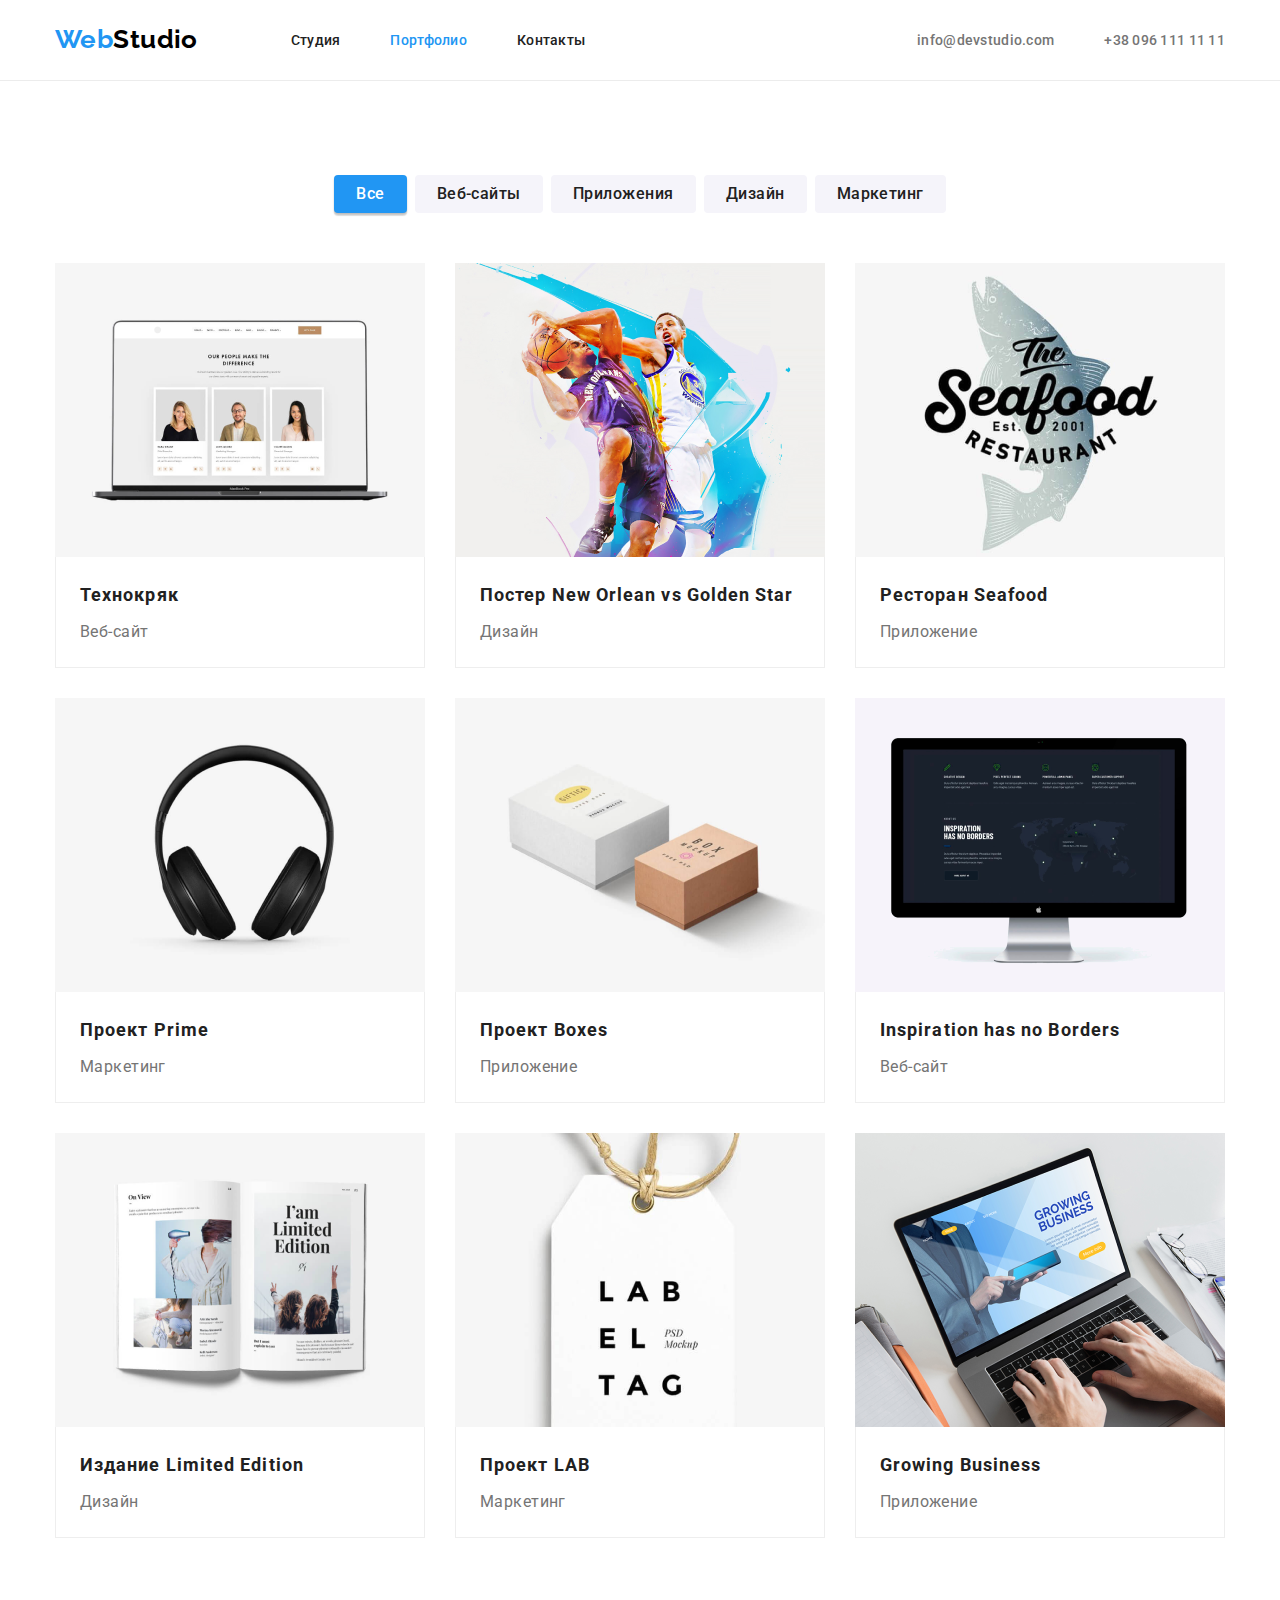
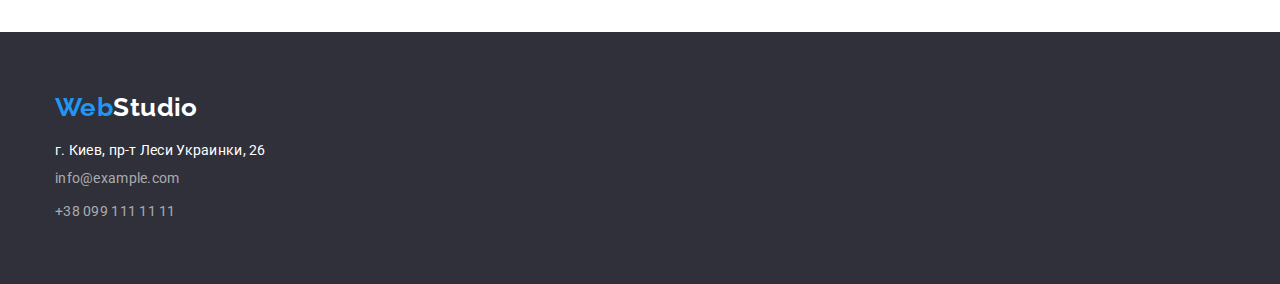
==== portfolio.html @ 4be6ad68 "Исходные данные" ====
<!DOCTYPE html>
<html lang="ru">
  <head>
    <meta charset="UTF-8" />
    <meta http-equiv="X-UA-Compatible" content="IE=edge" />
    <meta name="viewport" content="width=device-width, initial-scale=1.0" />
    <link rel="preconnect" href="https://fonts.gstatic.com" />
    <link
      href="https://fonts.googleapis.com/css2?family=Raleway:wght@700&family=Roboto:wght@400;500;700;900&display=swap"
      rel="stylesheet"
    />
    <link
      rel="stylesheet"
      href="https://cdnjs.cloudflare.com/ajax/libs/modern-normalize/1.0.0/modern-normalize.min.css"
    />
    <link rel="stylesheet" href="./css/styles.css" />
    <title>WebStudio - Портфолио</title>
  </head>
  <body>
    <header class="header-page">
      <div class="header-box container">
        <!-- Навигация по сайту -->
        <nav>
          <div class="nav-box">
            <a href="./" class="logo-link"><span>Web</span>Studio</a>
            <ul class="nav-list list">
              <li class="item">
                <a class="link" href="./">Студия</a>
              </li>
              <li class="item">
                <a class="link active" href="./portfolio.html">Портфолио</a>
              </li>
              <li class="item">
                <a class="link" href="#contact">Контакты</a>
              </li>
            </ul>
          </div>
        </nav>
        <!-- список контактов -->
        <ul class="contact-list list">
          <li class="item">
            <a class="link" href="mailto:info@devstudio.com"
              >info@devstudio.com</a
            >
          </li>
          <li class="item">
            <a class="link tel-link" href="tel:+380961111111"
              >+38 096 111 11 11</a
            >
          </li>
        </ul>
      </div>
    </header>
    <main>
      <section class="portfolio-box">
        <div class="container">
          <h1 class="hidden-title">Портфолио</h1>
          <ul class="filters-list list">
            <li class="btn-item">
              <button class="btn filters-btn active" type="button" autofocus>
                Все
              </button>
            </li>
            <li class="btn-item">
              <button class="btn filters-btn" type="button">Веб-сайты</button>
            </li>
            <li class="btn-item">
              <button class="btn filters-btn" type="button">Приложения</button>
            </li>
            <li class="btn-item">
              <button class="btn filters-btn" type="button">Дизайн</button>
            </li>
            <li class="btn-item">
              <button class="btn filters-btn" type="button">Маркетинг</button>
            </li>
          </ul>
          <ul class="project-list list">
            <li class="project-card">
              <div class="card-thumb">
                <img src="./images/img1.png" alt="дизайн сайта" />
              </div>
              <div class="project-card-content">
                <h2 class="title">Технокряк</h2>
                <p class="text">Веб-сайт</p>
              </div>
            </li>
            <li class="project-card">
              <div class="card-thumb">
                <img src="./images/img2.png" alt="дизайн постера" />
              </div>
              <div class="project-card-content">
                <h2 class="title">Постер New Orlean vs Golden Star</h2>
                <p class="text">Дизайн</p>
              </div>
            </li>
            <li class="project-card">
              <div class="card-thumb">
                <img
                  src="./images/img3.png"
                  alt="Приложение для ресторана"
                  width="370"
                />
              </div>
              <div class="project-card-content">
                <h2 class="title">Ресторан Seafood</h2>
                <p class="text">Приложение</p>
              </div>
            </li>
            <li class="project-card">
              <div class="card-thumb">
                <img src="./images/img4.png" alt="наушники" />
              </div>
              <div class="project-card-content">
                <h2 class="title">Проект Prime</h2>
                <p class="text">Маркетинг</p>
              </div>
            </li>
            <li class="project-card">
              <div class="card-thumb">
                <img
                  src="./images/img5.png"
                  alt="две картонные коробки"
                  width="370"
                />
              </div>
              <div class="project-card-content">
                <h2 class="title">Проект Boxes</h2>
                <p class="text">Приложение</p>
              </div>
            </li>
            <li class="project-card">
              <div class="card-thumb">
                <img src="./images/img6.png" alt="монитор" />
              </div>
              <div class="project-card-content">
                <h2 class="title">Inspiration has no Borders</h2>
                <p class="text">Веб-сайт</p>
              </div>
            </li>
            <li class="project-card">
              <div class="card-thumb">
                <img src="./images/img7.png" alt="открытый журнал" />
              </div>
              <div class="project-card-content">
                <h2 class="title">Издание Limited Edition</h2>
                <p class="text">Дизайн</p>
              </div>
            </li>
            <li class="project-card">
              <div class="card-thumb">
                <img src="./images/img8.png" alt="бирка" />
              </div>
              <div class="project-card-content">
                <h2 class="title">Проект LAB</h2>
                <p class="text">Маркетинг</p>
              </div>
            </li>
            <li class="project-card">
              <div class="card-thumb">
                <img src="./images/img9.png" alt="ноутбук" />
              </div>
              <div class="project-card-content">
                <h2 class="title">Growing Business</h2>
                <p class="text">Приложение</p>
              </div>
            </li>
          </ul>
        </div>
      </section>
    </main>
    <footer class="footer-page" id="contact">
      <div class="footer-box container">
        <a href="./" class="logo-link"><span>Web</span>Studio</a>
        <!-- список контактов (подвал) -->
        <address>
          <!-- Ссылка на гуглкарту -->
          <ul class="list address-list">
            <li class="item">
              <a
                class="address-link link"
                href="https://goo.gl/maps/zS1xnshHH64RWqHC6"
                target="_blank"
                >г. Киев, пр-т Леси Украинки, 26</a
              >
            </li>
            <li class="item">
              <a class="link footer-link" href="mailto:">info@example.com</a>
            </li>
            <li class="item">
              <a class="link footer-link" href="tel:+380991111111"
                >+38 099 111 11 11</a
              >
            </li>
          </ul>
        </address>
      </div>
    </footer>
  </body>
</html>
---- css/styles.css ----
/*  палитра цветов и переменные */
:root {
  --font-family-site: "Roboto", sans-serif;
  --font-weight-regular: 400;
  --font-weight-medium: 500;
  --font-weight-bold: 700;
  --font-weight-black: 900;

  --text-color: #212121;
  --text-color-transparent: rgba(255, 255, 255, 0.6);
  --text-light-color: #ffffff;
  --text-muted-color: #757575;

  --accent-color: #2196f3;

  --background-prime-color: #ffffff;
  --background-secondary-color: #2f303a;
  --backgrount-third-color: #f5f4fa;

  --project-card-border: 1px solid #eee;

  /* интервал между элементами в сетках */
  --gap: 30px;
  --features-card-gap: var(--gap);
  --doing-card-gap: var(--gap);
  --team-card-gap: var(--gap);
  --project-card-gap: var(--gap);

  --card-team-shawow: 0px 1px 3px rgba(0, 0, 0, 0.12),
    0px 1px 1px rgba(0, 0, 0, 0.14), 0px 2px 1px rgba(0, 0, 0, 0.2);
}

/* Исходные параметры для всего контента */
body {
  font-family: var(--font-family-site);
  font-size: 14px;
  line-height: 1.143;
  letter-spacing: 0.03em;
  font-weight: var(--font-weight-regular);
  color: var(--text-color);
}

/* ссылки на страничках */
.link {
  text-decoration: none;
  letter-spacing: 0.02em;
}

/* кнопки на страничках */
.btn {
  font-family: var(--font-family-site);
  border: 0;
  color: var(--text-color);
  background-color: var(--backgrount-third-color);
  border-radius: 4px;
  letter-spacing: 0.03em;
}

/*кнопка - активная, при наведении курсора, фокусе */
.btn.active,
.btn:hover,
.btn:focus {
  cursor: pointer;
  outline: none;
  color: var(--text-light-color);
  background-color: var(--accent-color);
  box-shadow: 0px 3px 1px rgba(0, 0, 0, 0.1), 0px 1px 2px rgba(0, 0, 0, 0.08),
    0px 2px 2px rgba(0, 0, 0, 0.12);
}

/* заголовки */
.title {
  margin-top: 0;
  margin-bottom: 0;
}

/* скрытые заголовки сайта */
/* ! временный костыль */
.hidden-title {
  display: none;
}

/* общий стиль для параграфов */
.text {
  margin-top: 0;
  margin-bottom: 0;
}

/* общий стиль списков в шапке и секциях сайта */
.list {
  margin-top: 0;
  margin-bottom: 0;
  padding-left: 0;
  list-style-type: none;
}

/* логотип */
.logo-link {
  --logo-dark-color: #000000;
  --logo-light-color: #ffffff;
  --logo-accent-color: var(--accent-color);
  padding-top: 24px;
  padding-bottom: 25px;
  font-family: "Raleway", sans-serif;
  font-weight: var(--font-weight-bold);
  font-size: 26px;
  text-decoration: none;
  line-height: 1.174;
  color: var(--logo-dark-color);
}

/* стилизация первого слова в логотипе */
.logo-link > span {
  color: var(--logo-accent-color);
}

/* общий контейнер для всех разделов и секций */
.container {
  width: 1200px;
  margin: 0 auto;
  padding: 0 15px;
}

/* header */
.header-page {
  border-bottom: 1px solid #ececec;
}

/* контейнер для содержимого шапки */
.header-box {
  display: flex;
}

/* навигация - контейнер*/
.nav-box {
  display: flex;
}

/* список навигационных ссылок */
.nav-list {
  margin-left: 93px;
  display: flex;
}

/* ссылки навигации по сайту */
.nav-list .link,
.contact-list .link {
  margin-left: auto;
  padding: 32px 0;
  display: flex;
  font-weight: var(--font-weight-medium);
  color: var(--text-color);
}

/* список ссылок с контактами */
.contact-list {
  margin-left: auto;
  display: flex;
}

/* ссылки контактов в шапке */
.contact-list .link {
  color: var(--text-muted-color);
}

/* расстояние между ссылками в шапке */
.nav-list .item:not(:first-child),
.contact-list .item:not(:first-child) {
  margin-left: 50px;
}

/* убрал нижний зазор во всех сприсках с картинками */
.card-thumb > img {
  max-width: 100%;
  height: auto;
  display: block;
  /* 
  будет сдвигать картинку в ценрт, если 
  она окажется меньше ширины карточки 
  */
  margin: auto;
}

/* footer */
.footer-page {
  padding-top: 60px;
  padding-bottom: 60px;
  background-color: var(--background-secondary-color);
}

/* стилизация логотипа в подвале */
.footer-box .logo-link {
  padding-top: 0;
  padding-bottom: 0;
  color: var(--logo-light-color);
}

/* адресный список ссылок*/
.address-list {
  margin-top: 20px;
  font-style: normal;
}

/* отступы между элементами списка ссылок*/
.address-list .item:not(:first-child) {
  margin-top: 9px;
}

/* оформление ссылок в футере */
.footer-link {
  line-height: 1.714;
  color: var(--text-color-transparent);
}

/* цвет строки-ссылки с почтовым адресом */
.address-link {
  color: var(--text-light-color);
}

/* 
акцент при 
наведении/фокусе на ссылке 
а также 
активная ссылка странички 
*/
.link:hover,
.link:focus,
.link.active {
  color: var(--accent-color);
}

/* index.html */
/* герой */
.hero-box {
  padding: 200px 0;
  background-color: var(--background-secondary-color);
}

/* заголовок секции hero */
.hero-box .title {
  margin-bottom: 30px;
  font-weight: var(--font-weight-black);
  font-size: 44px;
  line-height: 1.364;
  letter-spacing: 0.06em;
  text-align: center;
  text-transform: uppercase;
  color: var(--text-light-color);
}

/* кнопка перехода к заказу в секции hero */
.hero-btn {
  margin: 0 auto;
  padding: 10px 32px;
  display: block;
  font-weight: var(--font-weight-bold);
  font-size: 16px;
  line-height: 1.875;
  letter-spacing: 0.06em;
}

/* секция особенности */
.features-box {
  padding: 94px 0;
}

/* список особенностей */
.features-list {
  display: flex;
  flex-wrap: wrap;
  margin-left: calc(-1 * var(--features-card-gap));
}

.features-list > .item {
  display: flex;
  margin-left: var(--features-card-gap);
  flex-basis: calc(100% / 4 - var(--features-card-gap));
}

/* заголовки в списках особенностей */
.features-list .title {
  margin-bottom: 10px;
  text-transform: uppercase;
  font-size: 14px;
  line-height: 1.172;
  font-weight: var(--font-weight-bold);
}

/* параграфы в списках особенностей */
.features-list .text {
  margin-bottom: 0;
  line-height: 1.714;
  color: var(--text-muted-color);
}

/* Секция Чем мы занимаемся */
.doing-box {
  padding: 0 0 94px;
}

/* заголовок секции */
.doing-box .title {
  margin-bottom: 50px;
  text-align: center;
  font-weight: var(--font-weight-bold);
  font-size: 36px;
  line-height: 1.17;
}

/* фото примеров */
.doing-list {
  display: flex;
  flex-wrap: wrap;
  margin-left: calc(-1 * var(--doing-card-gap));
}

.doing-list > .item {
  flex-basis: calc(100% / 3 - var(--doing-card-gap));
  margin-left: var(--doing-card-gap);
}

/* Секция наша команда */
.team-box {
  padding: 94px 0;
  background-color: var(--backgrount-third-color);
}

/* заголовок секции наша команда */
.team-box .title {
  margin-bottom: 50px;
  text-align: center;
  font-weight: var(--font-weight-bold);
  font-size: 36px;
  line-height: 1.172;
}

/* список карточек сотрудников */
.team-list {
  display: flex;
  flex-wrap: wrap;
  margin-left: calc(-1 * var(--team-card-gap));
}

/* карточка сотрудника команды */
.team-card {
  margin-left: var(--team-card-gap);
  flex-basis: calc(100% / 4 - var(--team-card-gap));
  background-color: var(--background-prime-color);
  box-shadow: var(--card-team-shawow);
  border-bottom-left-radius: 4px;
  border-bottom-right-radius: 4px;
}

/* описание сотрудника команды*/
.team-card-content {
  padding: 30px;
}

/* фамилия, имя сотрудника */
.team-card .title {
  margin-bottom: 10px;
  text-align: center;
  font-weight: var(--font-weight-medium);
  font-size: 16px;
  line-height: 1.188;
}

/* должность стотрудинка */
.team-card .text {
  text-align: center;
  font-size: 16px;
  line-height: 1.188;
  color: var(--text-muted-color);
}

/* portfolio.html */
.portfolio-box {
  padding: 94px 0;
}

/* список кнопок-фильтров */
.filters-list {
  margin-bottom: 50px;
  display: flex;
  justify-content: center;
}

/* кнопка фильтра */
.filters-btn {
  padding: 6px 22px;
  font-size: 16px;
  font-weight: var(--font-weight-medium);
  line-height: 1.625;
}

/* интервалы между кнопками фильтра */
.btn-item:not(:first-child) {
  margin-left: 8px;
}

/* список проектов*/
.project-list {
  margin-top: calc(-1 * var(--project-card-gap));
  margin-left: calc(-1 * var(--project-card-gap));
  display: flex;
  flex-wrap: wrap;
  background-color: var(--background-prime-color);
}

/* отступы между карточками - сетка */
.project-card {
  margin-top: var(--project-card-gap);
  margin-left: var(--project-card-gap);
  flex-basis: calc(100% / 3 - var(--project-card-gap));
}

/* блок с описание проекта */
.project-card-content {
  padding: 20px 24px;
  border-left: var(--project-card-border);
  border-right: var(--project-card-border);
  border-bottom: var(--project-card-border);
}

/* заголовок проекта */
.project-card .title {
  margin-bottom: 4px;
  font-weight: var(--font-weight-bold);
  font-size: 18px;
  line-height: 2;
  letter-spacing: 0.06em;
}

/* описание проекта */
.project-card .text {
  font-size: 16px;
  line-height: 1.875;
  color: var(--text-muted-color);
}
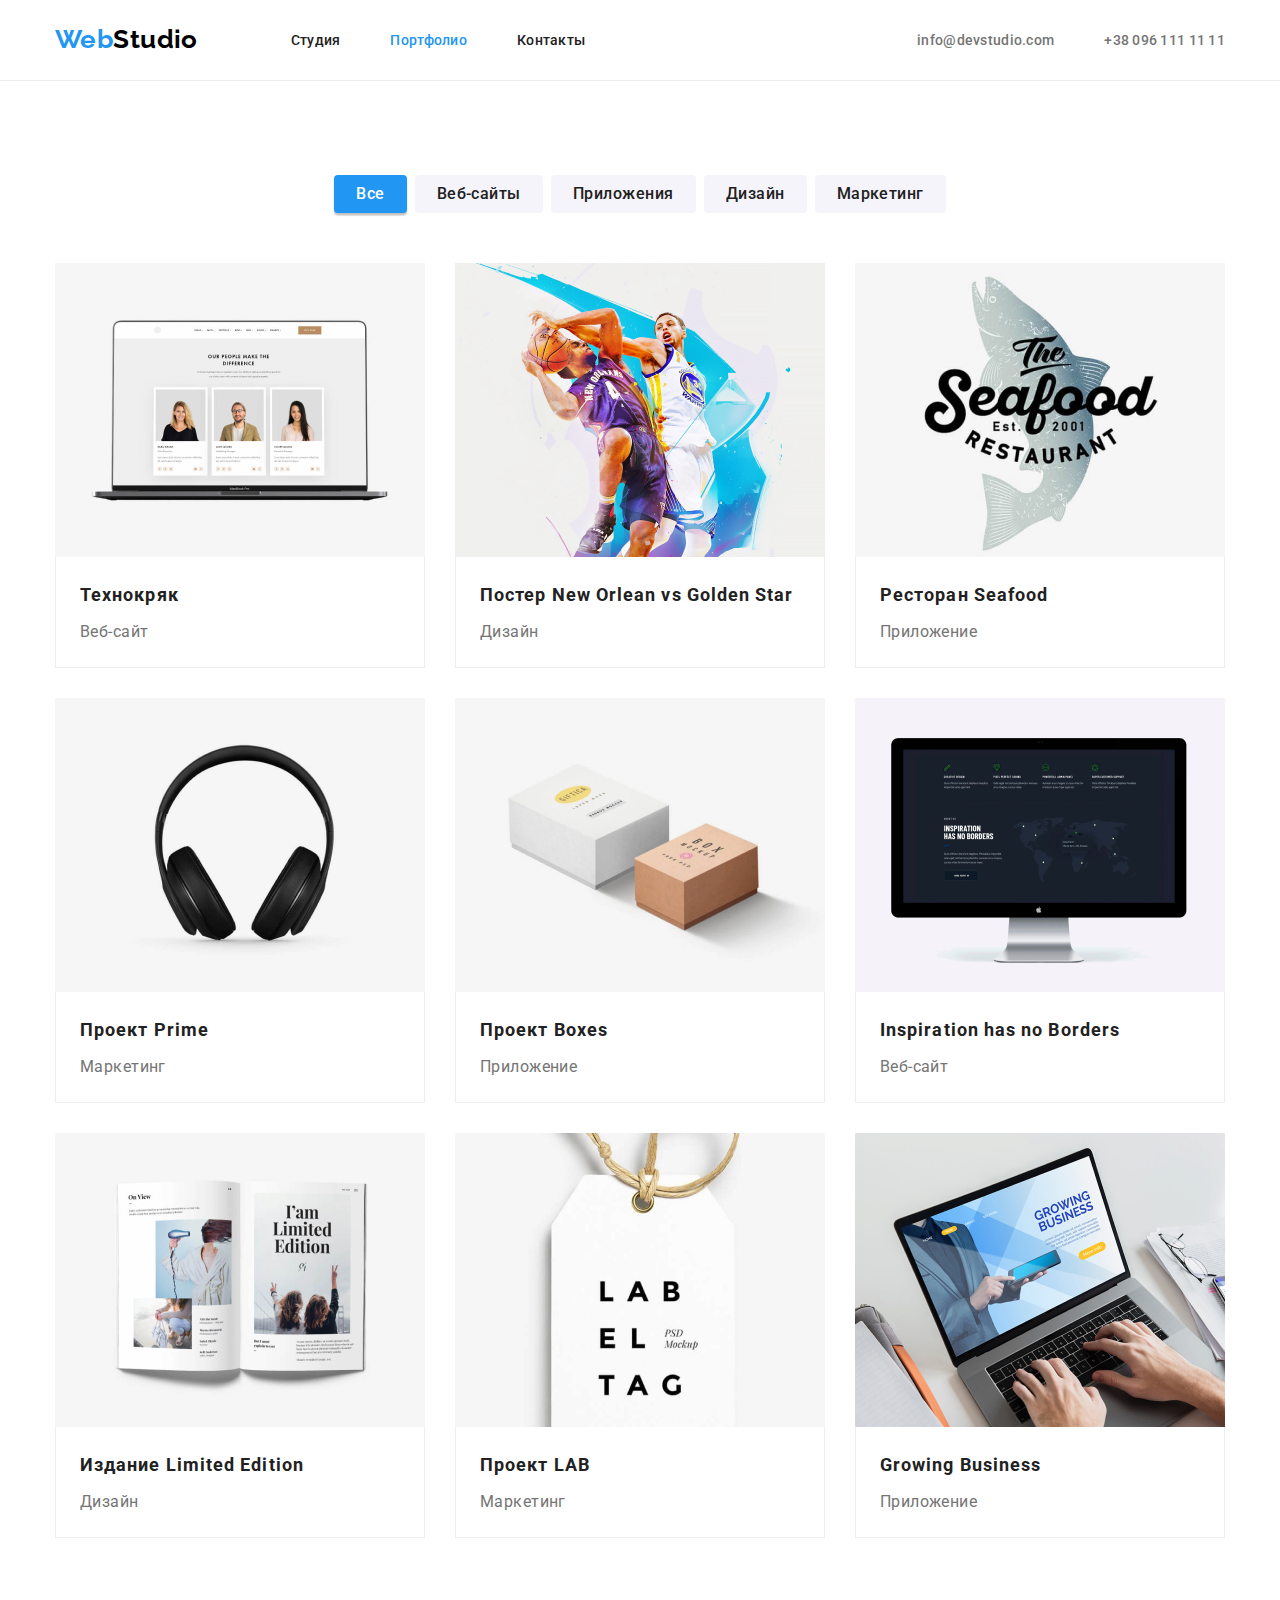
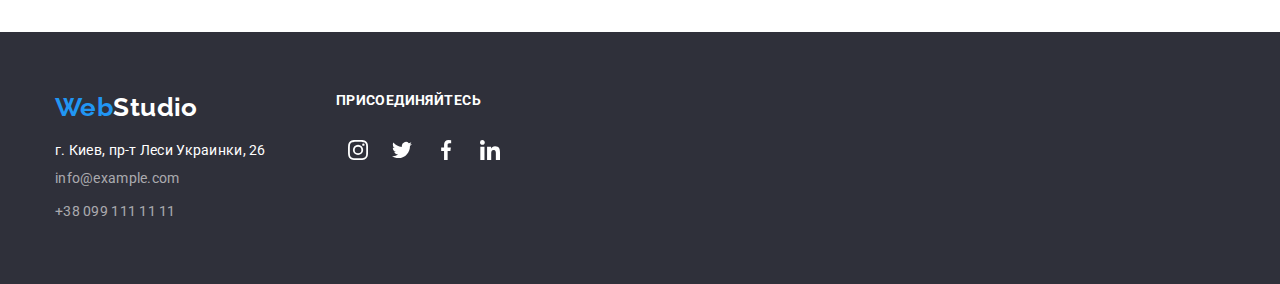
==== commit d2a64f3e: "разметка по ТЗ" ====
--- a/portfolio.html
+++ b/portfolio.html
@@ -52,7 +52,7 @@
       </div>
     </header>
     <main>
-      <section class="portfolio-box">
+      <section class="section portfolio-box">
         <div class="container">
           <h1 class="hidden-title">Портфолио</h1>
           <ul class="filters-list list">
@@ -77,7 +77,7 @@
           <ul class="project-list list">
             <li class="project-card">
               <div class="card-thumb">
-                <img src="./images/img1.png" alt="дизайн сайта" />
+                <img src="./images/proj1.jpg" alt="дизайн сайта" />
               </div>
               <div class="project-card-content">
                 <h2 class="title">Технокряк</h2>
@@ -86,7 +86,7 @@
             </li>
             <li class="project-card">
               <div class="card-thumb">
-                <img src="./images/img2.png" alt="дизайн постера" />
+                <img src="./images/proj2.jpg" alt="дизайн постера" />
               </div>
               <div class="project-card-content">
                 <h2 class="title">Постер New Orlean vs Golden Star</h2>
@@ -96,7 +96,7 @@
             <li class="project-card">
               <div class="card-thumb">
                 <img
-                  src="./images/img3.png"
+                  src="./images/proj3.jpg"
                   alt="Приложение для ресторана"
                   width="370"
                 />
@@ -108,7 +108,7 @@
             </li>
             <li class="project-card">
               <div class="card-thumb">
-                <img src="./images/img4.png" alt="наушники" />
+                <img src="./images/proj4.jpg" alt="наушники" />
               </div>
               <div class="project-card-content">
                 <h2 class="title">Проект Prime</h2>
@@ -118,7 +118,7 @@
             <li class="project-card">
               <div class="card-thumb">
                 <img
-                  src="./images/img5.png"
+                  src="./images/proj5.jpg"
                   alt="две картонные коробки"
                   width="370"
                 />
@@ -130,7 +130,7 @@
             </li>
             <li class="project-card">
               <div class="card-thumb">
-                <img src="./images/img6.png" alt="монитор" />
+                <img src="./images/proj6.jpg" alt="монитор" />
               </div>
               <div class="project-card-content">
                 <h2 class="title">Inspiration has no Borders</h2>
@@ -139,7 +139,7 @@
             </li>
             <li class="project-card">
               <div class="card-thumb">
-                <img src="./images/img7.png" alt="открытый журнал" />
+                <img src="./images/proj7.jpg" alt="открытый журнал" />
               </div>
               <div class="project-card-content">
                 <h2 class="title">Издание Limited Edition</h2>
@@ -148,7 +148,7 @@
             </li>
             <li class="project-card">
               <div class="card-thumb">
-                <img src="./images/img8.png" alt="бирка" />
+                <img src="./images/proj8.jpg" alt="бирка" />
               </div>
               <div class="project-card-content">
                 <h2 class="title">Проект LAB</h2>
@@ -157,7 +157,7 @@
             </li>
             <li class="project-card">
               <div class="card-thumb">
-                <img src="./images/img9.png" alt="ноутбук" />
+                <img src="./images/proj9.jpg" alt="ноутбук" />
               </div>
               <div class="project-card-content">
                 <h2 class="title">Growing Business</h2>
@@ -168,31 +168,68 @@
         </div>
       </section>
     </main>
-    <footer class="footer-page" id="contact">
-      <div class="footer-box container">
-        <a href="./" class="logo-link"><span>Web</span>Studio</a>
-        <!-- список контактов (подвал) -->
-        <address>
-          <!-- Ссылка на гуглкарту -->
-          <ul class="list address-list">
-            <li class="item">
-              <a
-                class="address-link link"
-                href="https://goo.gl/maps/zS1xnshHH64RWqHC6"
-                target="_blank"
-                >г. Киев, пр-т Леси Украинки, 26</a
-              >
-            </li>
-            <li class="item">
-              <a class="link footer-link" href="mailto:">info@example.com</a>
-            </li>
-            <li class="item">
-              <a class="link footer-link" href="tel:+380991111111"
-                >+38 099 111 11 11</a
-              >
+    <footer class="section footer-page" id="contact">
+      <div class="container footer-box">
+        <div class="contacts">
+          <a href="./" class="logo-link"><span>Web</span>Studio</a>
+          <!-- список контактов (подвал) -->
+          <address>
+            <!-- Ссылка на гуглкарту -->
+            <ul class="list address-list">
+              <li class="item">
+                <a
+                  class="address-link link"
+                  href="https://goo.gl/maps/zS1xnshHH64RWqHC6"
+                  target="_blank"
+                  >г. Киев, пр-т Леси Украинки, 26</a
+                >
+              </li>
+
+              <li class="item">
+                <a class="link footer-link" href="mailto:">info@example.com</a>
+              </li>
+
+              <li class="item">
+                <a class="link footer-link" href="tel:+380991111111"
+                  >+38 099 111 11 11</a
+                >
+              </li>
+            </ul>
+          </address>
+        </div>
+
+        <div class="footer-social">
+          <h3 class="title">Присоединяйтесь</h3>
+          <ul class="list team-social-list">
+            <li>
+              <a class="link social-link" href="#"
+                ><svg class="footer-social-icon" width="20" height="20">
+                  <use href="./images/sprite.svg#icon-instagram" /></svg
+              ></a>
+            </li>
+
+            <li>
+              <a class="link social-link" href="#"
+                ><svg class="footer-social-icon" width="20" height="20">
+                  <use href="./images/sprite.svg#icon-twitter" /></svg
+              ></a>
+            </li>
+
+            <li>
+              <a class="link social-link" href="#"
+                ><svg class="footer-social-icon" width="20" height="20">
+                  <use href="./images/sprite.svg#icon-facebook" /></svg
+              ></a>
+            </li>
+
+            <li>
+              <a class="link social-link" href="#"
+                ><svg class="footer-social-icon" width="20" height="20">
+                  <use href="./images/sprite.svg#icon-linkedin" /></svg
+              ></a>
             </li>
           </ul>
-        </address>
+        </div>
       </div>
     </footer>
   </body>
--- a/css/styles.css
+++ b/css/styles.css
@@ -1,5 +1,8 @@
 /*  палитра цветов и переменные */
 :root {
+  --max-width-site: 1600px;
+  --max-width-container: 1200px;
+
   --font-family-site: "Roboto", sans-serif;
   --font-weight-regular: 400;
   --font-weight-medium: 500;
@@ -13,10 +16,13 @@
 
   --accent-color: #2196f3;
 
+  --icon-color: #afb1b8;
+
   --background-prime-color: #ffffff;
   --background-secondary-color: #2f303a;
   --backgrount-third-color: #f5f4fa;
 
+  --border-radius: 4px;
   --project-card-border: 1px solid #eee;
 
   /* интервал между элементами в сетках */
@@ -42,6 +48,7 @@
 
 /* ссылки на страничках */
 .link {
+  color: inherit;
   text-decoration: none;
   letter-spacing: 0.02em;
 }
@@ -52,7 +59,7 @@
   border: 0;
   color: var(--text-color);
   background-color: var(--backgrount-third-color);
-  border-radius: 4px;
+  border-radius: var(--border-radius);
   letter-spacing: 0.03em;
 }
 
@@ -74,10 +81,20 @@
   margin-bottom: 0;
 }
 
+/* заголовок секции */
+.title-section {
+  margin-bottom: 50px;
+  text-align: center;
+  font-weight: var(--font-weight-bold);
+  font-size: 36px;
+  line-height: 1.17;
+}
+
 /* скрытые заголовки сайта */
 /* ! временный костыль */
 .hidden-title {
-  display: none;
+  font-size: 0;
+  line-height: 0;
 }
 
 /* общий стиль для параграфов */
@@ -94,11 +111,20 @@
   list-style-type: none;
 }
 
+/* ссылки на социальные сети */
+/* ссылка на социальную сеть сотрудника */
+.social-link {
+  width: 44px;
+  height: 44px;
+  display: inline-flex;
+  align-items: center;
+  justify-content: center;
+  border-radius: 50%;
+}
+
 /* логотип */
 .logo-link {
-  --logo-dark-color: #000000;
-  --logo-light-color: #ffffff;
-  --logo-accent-color: var(--accent-color);
+  margin-right: 93px;
   padding-top: 24px;
   padding-bottom: 25px;
   font-family: "Raleway", sans-serif;
@@ -106,6 +132,9 @@
   font-size: 26px;
   text-decoration: none;
   line-height: 1.174;
+  --logo-dark-color: #000000;
+  --logo-light-color: #ffffff;
+  --logo-accent-color: var(--accent-color);
   color: var(--logo-dark-color);
 }
 
@@ -116,9 +145,16 @@
 
 /* общий контейнер для всех разделов и секций */
 .container {
-  width: 1200px;
+  max-width: var(--max-width-container);
   margin: 0 auto;
   padding: 0 15px;
+}
+
+/* секции */
+.section {
+  max-width: var(--max-width-site);
+  padding: 94px 0;
+  margin: 0 auto;
 }
 
 /* header */
@@ -138,7 +174,6 @@
 
 /* список навигационных ссылок */
 .nav-list {
-  margin-left: 93px;
   display: flex;
 }
 
@@ -149,7 +184,6 @@
   padding: 32px 0;
   display: flex;
   font-weight: var(--font-weight-medium);
-  color: var(--text-color);
 }
 
 /* список ссылок с контактами */
@@ -160,13 +194,21 @@
 
 /* ссылки контактов в шапке */
 .contact-list .link {
+  display: inline-flex;
+  align-items: center;
   color: var(--text-muted-color);
 }
 
 /* расстояние между ссылками в шапке */
-.nav-list .item:not(:first-child),
-.contact-list .item:not(:first-child) {
-  margin-left: 50px;
+.nav-list .item:not(:last-child),
+.contact-list .item:not(:last-child) {
+  margin-right: 50px;
+}
+
+/* декорация перед контактными ссылками */
+.icon {
+  margin-right: 10px;
+  fill: currentColor;
 }
 
 /* убрал нижний зазор во всех сприсках с картинками */
@@ -188,8 +230,15 @@
   background-color: var(--background-secondary-color);
 }
 
+.footer-box {
+  display: flex;
+  color: var(--text-light-color);
+}
+
 /* стилизация логотипа в подвале */
 .footer-box .logo-link {
+  display: block;
+  margin-bottom: 20px;
   padding-top: 0;
   padding-bottom: 0;
   color: var(--logo-light-color);
@@ -197,13 +246,13 @@
 
 /* адресный список ссылок*/
 .address-list {
-  margin-top: 20px;
   font-style: normal;
+  margin-right: 70px;
 }
 
 /* отступы между элементами списка ссылок*/
-.address-list .item:not(:first-child) {
-  margin-top: 9px;
+.address-list .item:not(:last-child) {
+  margin-bottom: 9px;
 }
 
 /* оформление ссылок в футере */
@@ -214,7 +263,7 @@
 
 /* цвет строки-ссылки с почтовым адресом */
 .address-link {
-  color: var(--text-light-color);
+  color: inherit;
 }
 
 /* 
@@ -229,6 +278,41 @@
   color: var(--accent-color);
 }
 
+.social-link:hover,
+.social-link:focus {
+  color: var(--text-light-color);
+  background-color: var(--accent-color);
+}
+
+/* заголовок списка соц. сетей */
+.footer-social .title {
+  margin-bottom: 20px;
+  font-size: 14px;
+  line-height: 1.143;
+  font-weight: var(--font-weight-bold);
+  text-transform: uppercase;
+}
+
+/* список социальных ссылок в footer */
+.footer-social-list {
+  display: flex;
+}
+
+.social-list-item:not(:last-child) {
+  margin-right: 10px;
+}
+
+/* соц.ссылка в футере */
+.footer-social-link {
+  color: inherit;
+  background-color: rgba(255, 255, 255, 0.1);
+}
+
+/* иконка соц.сети в футере */
+.footer-social-icon {
+  fill: currentColor;
+}
+
 /* index.html */
 /* герой */
 .hero-box {
@@ -236,9 +320,18 @@
   background-color: var(--background-secondary-color);
 }
 
+.overlay {
+  background-image: linear-gradient(
+      rgba(47, 48, 58, 0.4),
+      rgba(47, 48, 58, 0.4)
+    ),
+    url("../images/img.jpg");
+}
+
 /* заголовок секции hero */
 .hero-box .title {
-  margin-bottom: 30px;
+  max-width: 696px;
+  margin: 0 auto 30px;
   font-weight: var(--font-weight-black);
   font-size: 44px;
   line-height: 1.364;
@@ -267,15 +360,44 @@
 /* список особенностей */
 .features-list {
   display: flex;
-  flex-wrap: wrap;
-  margin-left: calc(-1 * var(--features-card-gap));
-}
-
+  margin-right: calc(-1 * var(--features-card-gap));
+}
+
+/* сетка особенностей */
 .features-list > .item {
-  display: flex;
-  margin-left: var(--features-card-gap);
+  margin-right: var(--features-card-gap);
   flex-basis: calc(100% / 4 - var(--features-card-gap));
 }
+
+/* декорация над элементом особенностей */
+.features-icon-box {
+  padding: 25px 0;
+  margin-bottom: var(--gap);
+  border-radius: var(--border-radius);
+  background-color: var(--backgrount-third-color);
+}
+
+.icon-features {
+  margin: 0 auto;
+  display: block;
+}
+
+/* задаем каждой особенности свою декорацию */
+/* .features-list > .item:nth-child(1)::before {
+  background-image: url("../images/antenna.svg");
+}
+
+.features-list > .item:nth-child(2)::before {
+  background-image: url("../images/clock.svg");
+}
+
+.features-list > .item:nth-child(3)::before {
+  background-image: url("../images/diagram.svg");
+}
+
+.features-list > .item:nth-child(4)::before {
+  background-image: url("../images/astronaut.svg");
+} */
 
 /* заголовки в списках особенностей */
 .features-list .title {
@@ -298,52 +420,33 @@
   padding: 0 0 94px;
 }
 
-/* заголовок секции */
-.doing-box .title {
-  margin-bottom: 50px;
-  text-align: center;
-  font-weight: var(--font-weight-bold);
-  font-size: 36px;
-  line-height: 1.17;
-}
-
 /* фото примеров */
 .doing-list {
   display: flex;
   flex-wrap: wrap;
-  margin-left: calc(-1 * var(--doing-card-gap));
+  margin-right: calc(-1 * var(--doing-card-gap));
 }
 
 .doing-list > .item {
   flex-basis: calc(100% / 3 - var(--doing-card-gap));
-  margin-left: var(--doing-card-gap);
+  margin-right: var(--doing-card-gap);
 }
 
 /* Секция наша команда */
 .team-box {
-  padding: 94px 0;
   background-color: var(--backgrount-third-color);
-}
-
-/* заголовок секции наша команда */
-.team-box .title {
-  margin-bottom: 50px;
-  text-align: center;
-  font-weight: var(--font-weight-bold);
-  font-size: 36px;
-  line-height: 1.172;
 }
 
 /* список карточек сотрудников */
 .team-list {
   display: flex;
   flex-wrap: wrap;
-  margin-left: calc(-1 * var(--team-card-gap));
+  margin-right: calc(-1 * var(--team-card-gap));
 }
 
 /* карточка сотрудника команды */
 .team-card {
-  margin-left: var(--team-card-gap);
+  margin-right: var(--team-card-gap);
   flex-basis: calc(100% / 4 - var(--team-card-gap));
   background-color: var(--background-prime-color);
   box-shadow: var(--card-team-shawow);
@@ -353,7 +456,7 @@
 
 /* описание сотрудника команды*/
 .team-card-content {
-  padding: 30px;
+  padding: 30px 32px;
 }
 
 /* фамилия, имя сотрудника */
@@ -365,12 +468,65 @@
   line-height: 1.188;
 }
 
-/* должность стотрудинка */
+/* должность сотрудинка */
 .team-card .text {
+  margin-bottom: 16px;
   text-align: center;
   font-size: 16px;
   line-height: 1.188;
   color: var(--text-muted-color);
+}
+
+/* список ссылок на соц.сети сотрудника */
+.team-social-list {
+  display: flex;
+  justify-content: space-between;
+}
+
+/* ссылка на социальную сеть сотрудника */
+.team-social-link {
+  color: var(--icon-color);
+}
+
+/* иконка социальной сети сотрудника*/
+.social-icon-team {
+  fill: currentColor;
+}
+
+/* секция наши клиенты */
+
+/* список клиентов */
+.clients-list {
+  display: flex;
+  margin-right: calc(-1 * var(--gap));
+}
+
+/* сетка для клиентов */
+.clients-list > .item {
+  flex-basis: calc(100% / 6 - var(--gap));
+  margin-right: var(--gap);
+}
+
+/* ссылка на клиента */
+.client-link {
+  display: block;
+  padding: 16px 0;
+  color: var(--icon-color);
+  border-radius: var(--border-radius);
+  border: 1px solid var(--icon-color);
+}
+
+/* иконка логотипа клиента */
+.icon-client {
+  margin: 0 auto;
+  display: block;
+  fill: currentColor;
+}
+
+/* изменения при наведении и фокусе рамки */
+.client-link:hover,
+.client-link:focus {
+  border: 1px solid var(--accent-color);
 }
 
 /* portfolio.html */
@@ -394,14 +550,14 @@
 }
 
 /* интервалы между кнопками фильтра */
-.btn-item:not(:first-child) {
-  margin-left: 8px;
+.btn-item:not(:last-child) {
+  margin-right: 8px;
 }
 
 /* список проектов*/
 .project-list {
-  margin-top: calc(-1 * var(--project-card-gap));
-  margin-left: calc(-1 * var(--project-card-gap));
+  margin-bottom: calc(-1 * var(--project-card-gap));
+  margin-right: calc(-1 * var(--project-card-gap));
   display: flex;
   flex-wrap: wrap;
   background-color: var(--background-prime-color);
@@ -409,8 +565,8 @@
 
 /* отступы между карточками - сетка */
 .project-card {
-  margin-top: var(--project-card-gap);
-  margin-left: var(--project-card-gap);
+  margin-bottom: var(--project-card-gap);
+  margin-right: var(--project-card-gap);
   flex-basis: calc(100% / 3 - var(--project-card-gap));
 }
 
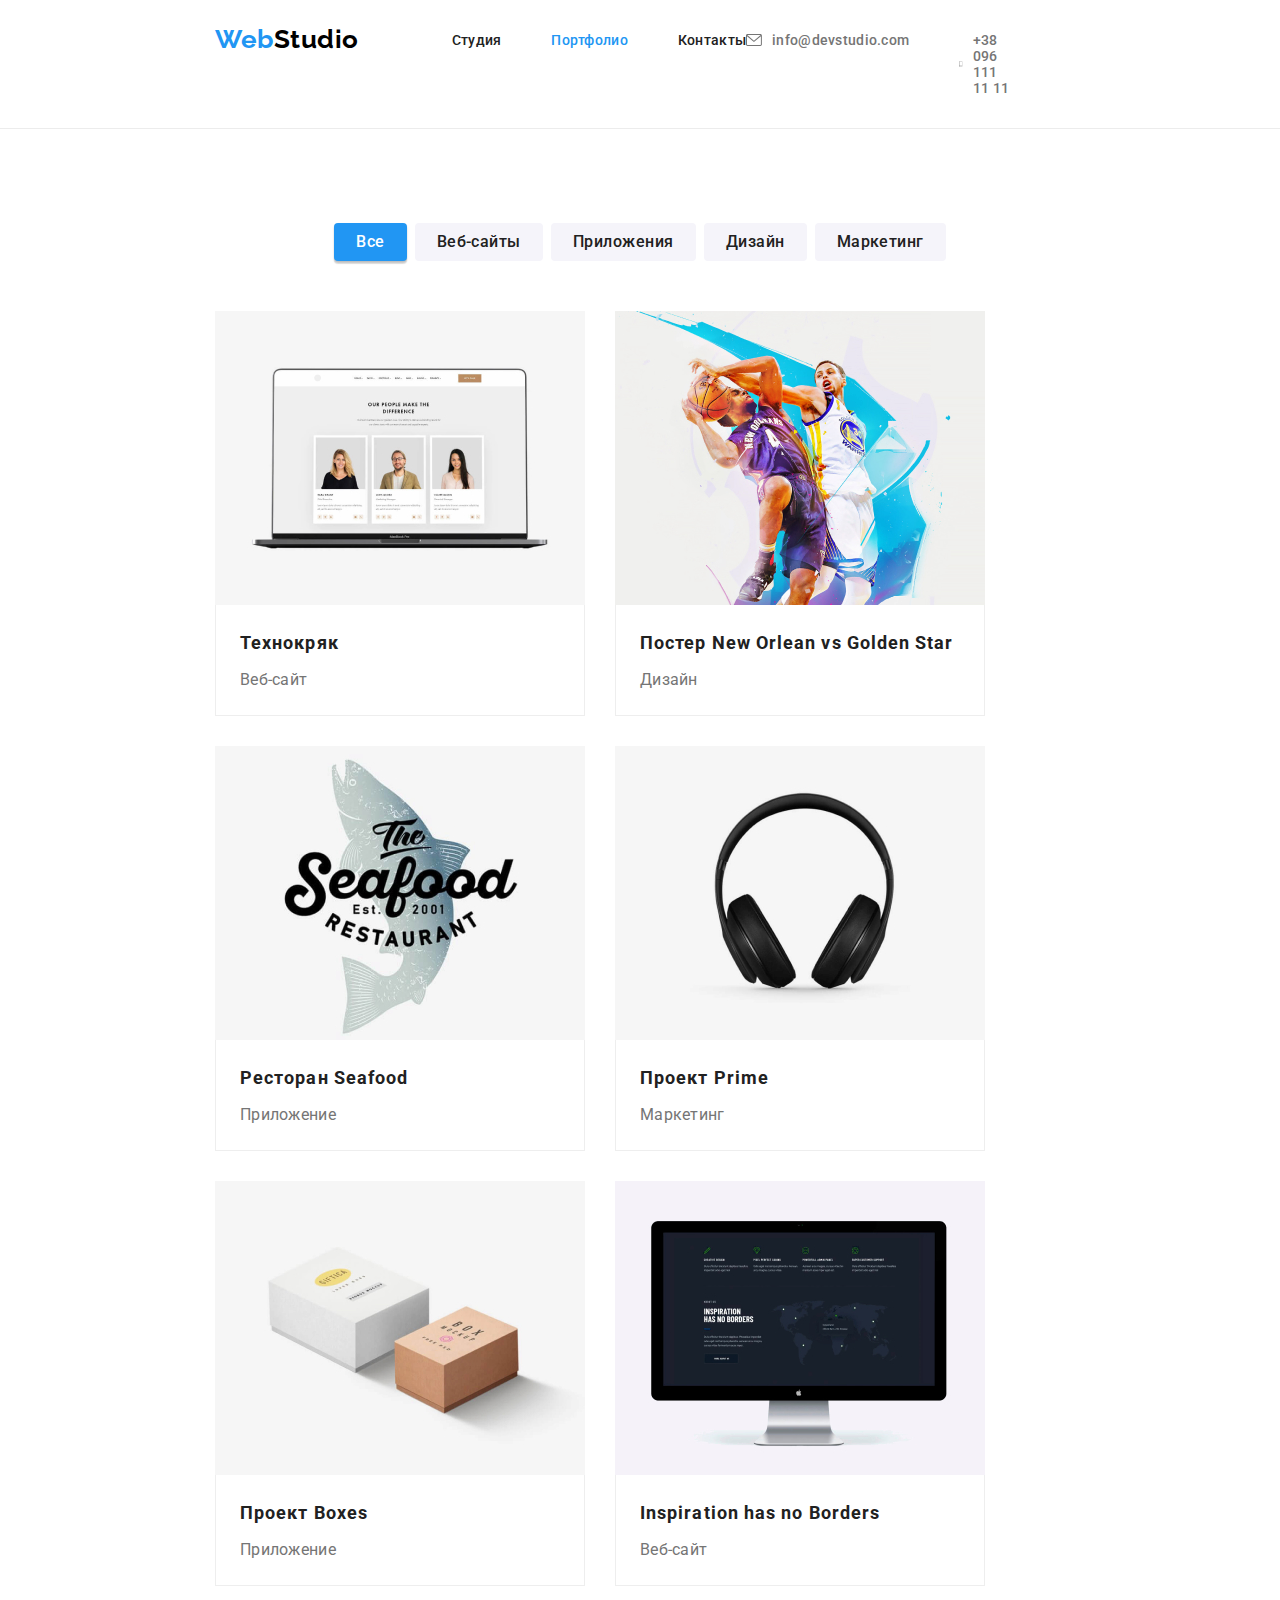
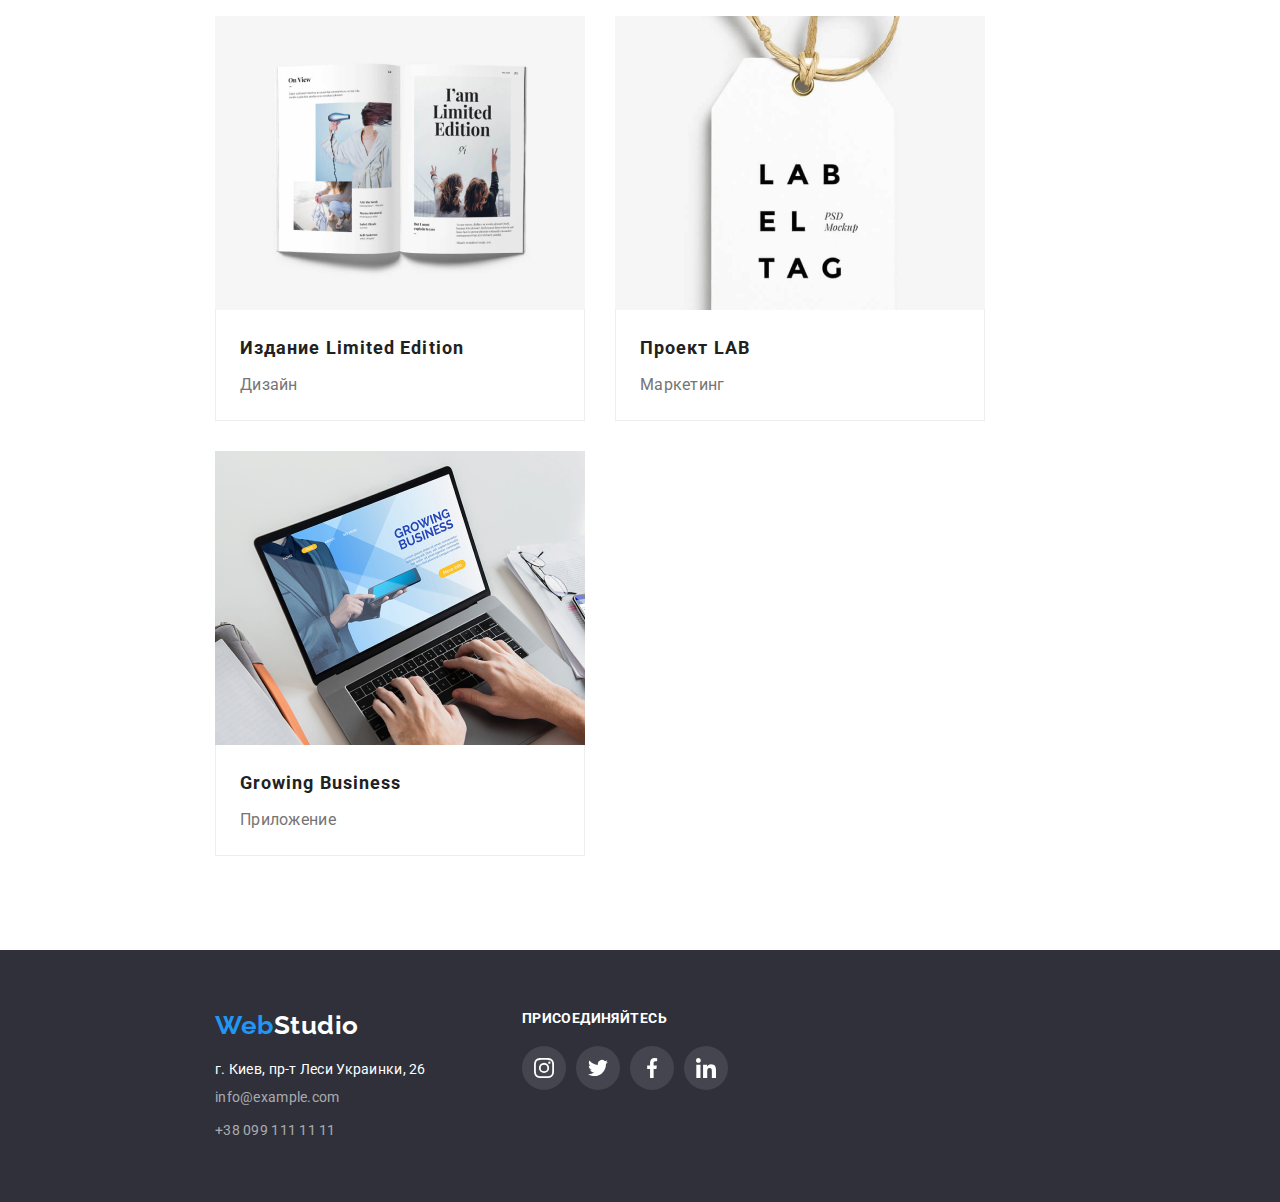
==== commit 3a13549c: "учел замечания ментора" ====
--- a/portfolio.html
+++ b/portfolio.html
@@ -17,45 +17,49 @@
     <title>WebStudio - Портфолио</title>
   </head>
   <body>
-    <header class="header-page">
-      <div class="header-box container">
+    <header class="section header-page">
+      <div class="container header-box">
         <!-- Навигация по сайту -->
-        <nav>
-          <div class="nav-box">
-            <a href="./" class="logo-link"><span>Web</span>Studio</a>
-            <ul class="nav-list list">
-              <li class="item">
-                <a class="link" href="./">Студия</a>
-              </li>
-              <li class="item">
-                <a class="link active" href="./portfolio.html">Портфолио</a>
-              </li>
-              <li class="item">
-                <a class="link" href="#contact">Контакты</a>
-              </li>
-            </ul>
-          </div>
+        <nav class="nav-box">
+          <a class="link logo-link" href="./"><span>Web</span>Studio</a>
+          <ul class="nav-list list">
+            <li class="item nav-item">
+              <a class="link" href="./"> Студия</a>
+            </li>
+            <li class="item nav-item">
+              <a class="link active" href="./portfolio.html">Портфолио</a>
+            </li>
+            <li class="item nav-item">
+              <a class="link" href="#contacts">Контакты</a>
+            </li>
+          </ul>
         </nav>
         <!-- список контактов -->
         <ul class="contact-list list">
-          <li class="item">
-            <a class="link" href="mailto:info@devstudio.com"
+          <li class="item contact-item">
+            <a class="link envelope-link" href="mailto:info@devstudio.com"
+              ><svg class="icon" width="16" height="12">
+                <use href="./images/icons.svg#icon-envelope"></use></svg
               >info@devstudio.com</a
             >
           </li>
-          <li class="item">
+          <li class="item contact-item">
             <a class="link tel-link" href="tel:+380961111111"
-              >+38 096 111 11 11</a
+              ><svg class="icon" width="10" height="16">
+                <use href="./images/icons.svg#icon-smartphone" />
+              </svg>
+              +38 096 111 11 11</a
             >
           </li>
+          <li></li>
         </ul>
       </div>
     </header>
     <main>
-      <section class="section portfolio-box">
+      <section class="section">
         <div class="container">
-          <h1 class="hidden-title">Портфолио</h1>
-          <ul class="filters-list list">
+          <h1 class="title hidden-title">Портфолио</h1>
+          <ul class="list filters-list">
             <li class="btn-item">
               <button class="btn filters-btn active" type="button" autofocus>
                 Все
@@ -74,104 +78,122 @@
               <button class="btn filters-btn" type="button">Маркетинг</button>
             </li>
           </ul>
-          <ul class="project-list list">
-            <li class="project-card">
-              <div class="card-thumb">
-                <img src="./images/proj1.jpg" alt="дизайн сайта" />
-              </div>
-              <div class="project-card-content">
-                <h2 class="title">Технокряк</h2>
-                <p class="text">Веб-сайт</p>
-              </div>
-            </li>
-            <li class="project-card">
-              <div class="card-thumb">
-                <img src="./images/proj2.jpg" alt="дизайн постера" />
-              </div>
-              <div class="project-card-content">
-                <h2 class="title">Постер New Orlean vs Golden Star</h2>
-                <p class="text">Дизайн</p>
-              </div>
-            </li>
-            <li class="project-card">
-              <div class="card-thumb">
-                <img
-                  src="./images/proj3.jpg"
-                  alt="Приложение для ресторана"
-                  width="370"
-                />
-              </div>
-              <div class="project-card-content">
-                <h2 class="title">Ресторан Seafood</h2>
-                <p class="text">Приложение</p>
-              </div>
-            </li>
-            <li class="project-card">
-              <div class="card-thumb">
-                <img src="./images/proj4.jpg" alt="наушники" />
-              </div>
-              <div class="project-card-content">
-                <h2 class="title">Проект Prime</h2>
-                <p class="text">Маркетинг</p>
-              </div>
-            </li>
-            <li class="project-card">
-              <div class="card-thumb">
-                <img
-                  src="./images/proj5.jpg"
-                  alt="две картонные коробки"
-                  width="370"
-                />
-              </div>
-              <div class="project-card-content">
-                <h2 class="title">Проект Boxes</h2>
-                <p class="text">Приложение</p>
-              </div>
-            </li>
-            <li class="project-card">
-              <div class="card-thumb">
-                <img src="./images/proj6.jpg" alt="монитор" />
-              </div>
-              <div class="project-card-content">
-                <h2 class="title">Inspiration has no Borders</h2>
-                <p class="text">Веб-сайт</p>
-              </div>
-            </li>
-            <li class="project-card">
-              <div class="card-thumb">
-                <img src="./images/proj7.jpg" alt="открытый журнал" />
-              </div>
-              <div class="project-card-content">
-                <h2 class="title">Издание Limited Edition</h2>
-                <p class="text">Дизайн</p>
-              </div>
-            </li>
-            <li class="project-card">
-              <div class="card-thumb">
-                <img src="./images/proj8.jpg" alt="бирка" />
-              </div>
-              <div class="project-card-content">
-                <h2 class="title">Проект LAB</h2>
-                <p class="text">Маркетинг</p>
-              </div>
-            </li>
-            <li class="project-card">
-              <div class="card-thumb">
-                <img src="./images/proj9.jpg" alt="ноутбук" />
-              </div>
-              <div class="project-card-content">
-                <h2 class="title">Growing Business</h2>
-                <p class="text">Приложение</p>
-              </div>
+          <ul class="list card-list project-list">
+            <li class="item project-card">
+              <a class="link project-link" href="#"
+                ><div class="card-thumb">
+                  <img src="./images/proj1.jpg" alt="дизайн сайта" />
+                </div>
+                <div class="project-card-content">
+                  <h2 class="title">Технокряк</h2>
+                  <p class="text">Веб-сайт</p>
+                </div></a
+              >
+            </li>
+            <li class="item project-card">
+              <a class="link project-link" href="#"
+                ><div class="card-thumb">
+                  <img src="./images/proj2.jpg" alt="дизайн постера" />
+                </div>
+                <div class="project-card-content">
+                  <h2 class="title">Постер New Orlean vs Golden Star</h2>
+                  <p class="text">Дизайн</p>
+                </div></a
+              >
+            </li>
+            <li class="item project-card">
+              <a class="link project-link" href="#"
+                ><div class="card-thumb">
+                  <img
+                    src="./images/proj3.jpg"
+                    alt="Приложение для ресторана"
+                    width="370"
+                  />
+                </div>
+                <div class="project-card-content">
+                  <h2 class="title">Ресторан Seafood</h2>
+                  <p class="text">Приложение</p>
+                </div></a
+              >
+            </li>
+            <li class="item project-card">
+              <a class="link project-link" href="#"
+                ><div class="card-thumb">
+                  <img src="./images/proj4.jpg" alt="наушники" />
+                </div>
+                <div class="project-card-content">
+                  <h2 class="title">Проект Prime</h2>
+                  <p class="text">Маркетинг</p>
+                </div></a
+              >
+            </li>
+            <li class="item project-card">
+              <a class="link project-link" href="#"
+                ><div class="card-thumb">
+                  <img
+                    src="./images/proj5.jpg"
+                    alt="две картонные коробки"
+                    width="370"
+                  />
+                </div>
+                <div class="project-card-content">
+                  <h2 class="title">Проект Boxes</h2>
+                  <p class="text">Приложение</p>
+                </div></a
+              >
+            </li>
+            <li class="item project-card">
+              <a class="link project-link" href="#"
+                ><div class="card-thumb">
+                  <img src="./images/proj6.jpg" alt="монитор" />
+                </div>
+                <div class="project-card-content">
+                  <h2 class="title">Inspiration has no Borders</h2>
+                  <p class="text">Веб-сайт</p>
+                </div></a
+              >
+            </li>
+            <li class="item project-card">
+              <a class="link project-link" href="#"
+                ><div class="card-thumb">
+                  <img src="./images/proj7.jpg" alt="открытый журнал" />
+                </div>
+                <div class="project-card-content">
+                  <h2 class="title">Издание Limited Edition</h2>
+                  <p class="text">Дизайн</p>
+                </div></a
+              >
+            </li>
+            <li class="item project-card">
+              <a class="link project-link" href="#"
+                ><div class="card-thumb">
+                  <img src="./images/proj8.jpg" alt="бирка" />
+                </div>
+                <div class="project-card-content">
+                  <h2 class="title">Проект LAB</h2>
+                  <p class="text">Маркетинг</p>
+                </div></a
+              >
+            </li>
+            <li class="item project-card">
+              <a class="link project-link" href="#"
+                ><div class="card-thumb">
+                  <img src="./images/proj9.jpg" alt="ноутбук" />
+                </div>
+                <div class="project-card-content">
+                  <h2 class="title">Growing Business</h2>
+                  <p class="text">Приложение</p>
+                </div></a
+              >
             </li>
           </ul>
         </div>
       </section>
     </main>
-    <footer class="section footer-page" id="contact">
+    <footer class="section footer-page">
       <div class="container footer-box">
-        <div class="contacts">
-          <a href="./" class="logo-link"><span>Web</span>Studio</a>
+        <div class="contacts" id="contacts">
+          <a href="./" class="link logo-link"><span>Web</span>Studio</a>
           <!-- список контактов (подвал) -->
           <address>
             <!-- Ссылка на гуглкарту -->
@@ -199,33 +221,33 @@
         </div>
 
         <div class="footer-social">
-          <h3 class="title">Присоединяйтесь</h3>
-          <ul class="list team-social-list">
-            <li>
-              <a class="link social-link" href="#"
-                ><svg class="footer-social-icon" width="20" height="20">
-                  <use href="./images/sprite.svg#icon-instagram" /></svg
-              ></a>
-            </li>
-
-            <li>
-              <a class="link social-link" href="#"
-                ><svg class="footer-social-icon" width="20" height="20">
-                  <use href="./images/sprite.svg#icon-twitter" /></svg
-              ></a>
-            </li>
-
-            <li>
-              <a class="link social-link" href="#"
-                ><svg class="footer-social-icon" width="20" height="20">
-                  <use href="./images/sprite.svg#icon-facebook" /></svg
-              ></a>
-            </li>
-
-            <li>
-              <a class="link social-link" href="#"
-                ><svg class="footer-social-icon" width="20" height="20">
-                  <use href="./images/sprite.svg#icon-linkedin" /></svg
+          <p class="text">Присоединяйтесь</p>
+          <ul class="list footer-social-list">
+            <li class="social-list-item">
+              <a class="link social-link footer-social-link" href="#"
+                ><svg class="footer-social-icon" width="20" height="20">
+                  <use href="./images/icons.svg#icon-instagram" /></svg
+              ></a>
+            </li>
+
+            <li class="social-list-item">
+              <a class="link social-link footer-social-link" href="#"
+                ><svg class="footer-social-icon" width="20" height="20">
+                  <use href="./images/icons.svg#icon-twitter" /></svg
+              ></a>
+            </li>
+
+            <li class="social-list-item">
+              <a class="link social-link footer-social-link" href="#"
+                ><svg class="footer-social-icon" width="20" height="20">
+                  <use href="./images/icons.svg#icon-facebook" /></svg
+              ></a>
+            </li>
+
+            <li class="social-list-item">
+              <a class="link social-link footer-social-link" href="#"
+                ><svg class="footer-social-icon" width="20" height="20">
+                  <use href="./images/icons.svg#icon-linkedin" /></svg
               ></a>
             </li>
           </ul>
--- a/css/styles.css
+++ b/css/styles.css
@@ -27,10 +27,6 @@
 
   /* интервал между элементами в сетках */
   --gap: 30px;
-  --features-card-gap: var(--gap);
-  --doing-card-gap: var(--gap);
-  --team-card-gap: var(--gap);
-  --project-card-gap: var(--gap);
 
   --card-team-shawow: 0px 1px 3px rgba(0, 0, 0, 0.12),
     0px 1px 1px rgba(0, 0, 0, 0.14), 0px 2px 1px rgba(0, 0, 0, 0.2);
@@ -111,15 +107,64 @@
   list-style-type: none;
 }
 
+/* компенсация интервалов в сетках списков */
+.card-list {
+  display: flex;
+  flex-wrap: wrap;
+  margin-right: calc(-1 * var(--gap));
+  margin-bottom: calc(-1 * var(--gap));
+}
+
+/* интервал между элементами в сетке */
+.card-list > .item {
+  margin-right: var(--gap);
+  margin-bottom: var(--gap);
+}
+
+/* убрал нижний зазор во всех сприсках с картинками */
+.card-thumb > img {
+  min-width: 100%;
+  display: block;
+}
+
 /* ссылки на социальные сети */
 /* ссылка на социальную сеть сотрудника */
 .social-link {
   width: 44px;
   height: 44px;
-  display: inline-flex;
-  align-items: center;
-  justify-content: center;
+  padding: 12px;
+  display: flex;
+  align-items: baseline;
   border-radius: 50%;
+}
+
+/* общий контейнер для всех разделов и секций */
+.container {
+  padding: 0 15px;
+}
+
+/* секции */
+.section {
+  max-width: var(--max-width-site);
+  padding: 94px 200px;
+  margin: 0 auto;
+}
+
+/* header */
+.header-page {
+  padding-top: 0;
+  padding-bottom: 0;
+  border-bottom: 1px solid #ececec;
+}
+
+/* контейнер для содержимого шапки */
+.header-box {
+  display: flex;
+}
+
+/* навигация - контейнер*/
+.nav-box {
+  display: flex;
 }
 
 /* логотип */
@@ -130,7 +175,6 @@
   font-family: "Raleway", sans-serif;
   font-weight: var(--font-weight-bold);
   font-size: 26px;
-  text-decoration: none;
   line-height: 1.174;
   --logo-dark-color: #000000;
   --logo-light-color: #ffffff;
@@ -143,46 +187,17 @@
   color: var(--logo-accent-color);
 }
 
-/* общий контейнер для всех разделов и секций */
-.container {
-  max-width: var(--max-width-container);
-  margin: 0 auto;
-  padding: 0 15px;
-}
-
-/* секции */
-.section {
-  max-width: var(--max-width-site);
-  padding: 94px 0;
-  margin: 0 auto;
-}
-
-/* header */
-.header-page {
-  border-bottom: 1px solid #ececec;
-}
-
-/* контейнер для содержимого шапки */
-.header-box {
-  display: flex;
-}
-
-/* навигация - контейнер*/
-.nav-box {
-  display: flex;
-}
-
 /* список навигационных ссылок */
 .nav-list {
   display: flex;
 }
 
 /* ссылки навигации по сайту */
-.nav-list .link,
-.contact-list .link {
-  margin-left: auto;
+.nav-item .link,
+.contact-item .link {
+  display: flex;
+  align-items: center;
   padding: 32px 0;
-  display: flex;
   font-weight: var(--font-weight-medium);
 }
 
@@ -193,9 +208,7 @@
 }
 
 /* ссылки контактов в шапке */
-.contact-list .link {
-  display: inline-flex;
-  align-items: center;
+.contact-item .link {
   color: var(--text-muted-color);
 }
 
@@ -209,18 +222,6 @@
 .icon {
   margin-right: 10px;
   fill: currentColor;
-}
-
-/* убрал нижний зазор во всех сприсках с картинками */
-.card-thumb > img {
-  max-width: 100%;
-  height: auto;
-  display: block;
-  /* 
-  будет сдвигать картинку в ценрт, если 
-  она окажется меньше ширины карточки 
-  */
-  margin: auto;
 }
 
 /* footer */
@@ -233,6 +234,11 @@
 .footer-box {
   display: flex;
   color: var(--text-light-color);
+}
+
+/* контпакты */
+.contacts {
+  margin-right: 70px;
 }
 
 /* стилизация логотипа в подвале */
@@ -247,7 +253,6 @@
 /* адресный список ссылок*/
 .address-list {
   font-style: normal;
-  margin-right: 70px;
 }
 
 /* отступы между элементами списка ссылок*/
@@ -285,7 +290,7 @@
 }
 
 /* заголовок списка соц. сетей */
-.footer-social .title {
+.footer-social .text {
   margin-bottom: 20px;
   font-size: 14px;
   line-height: 1.143;
@@ -315,12 +320,10 @@
 
 /* index.html */
 /* герой */
-.hero-box {
-  padding: 200px 0;
+.hero-section {
+  padding-top: 200px;
+  padding-bottom: 200px;
   background-color: var(--background-secondary-color);
-}
-
-.overlay {
   background-image: linear-gradient(
       rgba(47, 48, 58, 0.4),
       rgba(47, 48, 58, 0.4)
@@ -328,76 +331,51 @@
     url("../images/img.jpg");
 }
 
+.hero-box {
+  display: flex;
+  flex-direction: column;
+  align-items: center;
+  color: var(--text-light-color);
+}
+
 /* заголовок секции hero */
 .hero-box .title {
   max-width: 696px;
-  margin: 0 auto 30px;
+  margin-bottom: 30px;
+  display: block;
   font-weight: var(--font-weight-black);
   font-size: 44px;
   line-height: 1.364;
   letter-spacing: 0.06em;
   text-align: center;
   text-transform: uppercase;
-  color: var(--text-light-color);
 }
 
 /* кнопка перехода к заказу в секции hero */
-.hero-btn {
-  margin: 0 auto;
+.hero-box .btn {
   padding: 10px 32px;
-  display: block;
+  flex-wrap: nowrap;
   font-weight: var(--font-weight-bold);
   font-size: 16px;
   line-height: 1.875;
   letter-spacing: 0.06em;
 }
 
-/* секция особенности */
-.features-box {
-  padding: 94px 0;
-}
-
-/* список особенностей */
-.features-list {
-  display: flex;
-  margin-right: calc(-1 * var(--features-card-gap));
-}
-
 /* сетка особенностей */
 .features-list > .item {
-  margin-right: var(--features-card-gap);
-  flex-basis: calc(100% / 4 - var(--features-card-gap));
+  flex-basis: calc((100% - 4 * var(--gap)) / 4);
 }
 
 /* декорация над элементом особенностей */
 .features-icon-box {
+  min-width: 270px;
   padding: 25px 0;
+  display: flex;
+  justify-content: center;
   margin-bottom: var(--gap);
   border-radius: var(--border-radius);
   background-color: var(--backgrount-third-color);
 }
-
-.icon-features {
-  margin: 0 auto;
-  display: block;
-}
-
-/* задаем каждой особенности свою декорацию */
-/* .features-list > .item:nth-child(1)::before {
-  background-image: url("../images/antenna.svg");
-}
-
-.features-list > .item:nth-child(2)::before {
-  background-image: url("../images/clock.svg");
-}
-
-.features-list > .item:nth-child(3)::before {
-  background-image: url("../images/diagram.svg");
-}
-
-.features-list > .item:nth-child(4)::before {
-  background-image: url("../images/astronaut.svg");
-} */
 
 /* заголовки в списках особенностей */
 .features-list .title {
@@ -415,21 +393,16 @@
   color: var(--text-muted-color);
 }
 
-/* Секция Чем мы занимаемся */
-.doing-box {
-  padding: 0 0 94px;
-}
-
 /* фото примеров */
 .doing-list {
   display: flex;
   flex-wrap: wrap;
-  margin-right: calc(-1 * var(--doing-card-gap));
 }
 
 .doing-list > .item {
-  flex-basis: calc(100% / 3 - var(--doing-card-gap));
-  margin-right: var(--doing-card-gap);
+  flex-basis: calc((100% - 3 * var(--gap)) / 3);
+  margin-right: var(--gap);
+  margin-bottom: var(--gap);
 }
 
 /* Секция наша команда */
@@ -437,26 +410,18 @@
   background-color: var(--backgrount-third-color);
 }
 
-/* список карточек сотрудников */
-.team-list {
-  display: flex;
-  flex-wrap: wrap;
-  margin-right: calc(-1 * var(--team-card-gap));
-}
-
 /* карточка сотрудника команды */
 .team-card {
-  margin-right: var(--team-card-gap);
-  flex-basis: calc(100% / 4 - var(--team-card-gap));
+  flex-basis: calc((100% - 4 * var(--gap)) / 4);
   background-color: var(--background-prime-color);
   box-shadow: var(--card-team-shawow);
-  border-bottom-left-radius: 4px;
-  border-bottom-right-radius: 4px;
+  border-bottom-left-radius: var(--border-radius);
+  border-bottom-right-radius: var(--border-radius);
 }
 
 /* описание сотрудника команды*/
 .team-card-content {
-  padding: 30px 32px;
+  padding: 30px;
 }
 
 /* фамилия, имя сотрудника */
@@ -493,24 +458,18 @@
   fill: currentColor;
 }
 
-/* секция наши клиенты */
-
-/* список клиентов */
-.clients-list {
-  display: flex;
-  margin-right: calc(-1 * var(--gap));
-}
+/* секция постоянные клиенты */
 
 /* сетка для клиентов */
-.clients-list > .item {
-  flex-basis: calc(100% / 6 - var(--gap));
-  margin-right: var(--gap);
+.client-item {
+  flex-basis: calc((100% - 6 * var(--gap)) / 6);
 }
 
 /* ссылка на клиента */
 .client-link {
-  display: block;
-  padding: 16px 0;
+  padding: 16px 30px;
+  display: flex;
+  justify-content: center;
   color: var(--icon-color);
   border-radius: var(--border-radius);
   border: 1px solid var(--icon-color);
@@ -518,8 +477,6 @@
 
 /* иконка логотипа клиента */
 .icon-client {
-  margin: 0 auto;
-  display: block;
   fill: currentColor;
 }
 
@@ -528,11 +485,7 @@
 .client-link:focus {
   border: 1px solid var(--accent-color);
 }
-
 /* portfolio.html */
-.portfolio-box {
-  padding: 94px 0;
-}
 
 /* список кнопок-фильтров */
 .filters-list {
@@ -556,18 +509,25 @@
 
 /* список проектов*/
 .project-list {
-  margin-bottom: calc(-1 * var(--project-card-gap));
-  margin-right: calc(-1 * var(--project-card-gap));
-  display: flex;
-  flex-wrap: wrap;
   background-color: var(--background-prime-color);
 }
 
-/* отступы между карточками - сетка */
+/* сетка с карточками проектов */
 .project-card {
-  margin-bottom: var(--project-card-gap);
-  margin-right: var(--project-card-gap);
-  flex-basis: calc(100% / 3 - var(--project-card-gap));
+  flex-basis: calc((100% - 3 * var(--gap)) / 3);
+}
+
+/* ссылка на проект */
+.project-link {
+  display: flex;
+  flex-direction: column;
+}
+
+.project-card .project-link:hover,
+.project-card .project-link:focus {
+  color: inherit;
+  box-shadow: 0px 1px 1px rgba(0, 0, 0, 0.12), 0px 4px 4px rgba(0, 0, 0, 0.06),
+    1px 4px 6px rgba(0, 0, 0, 0.16);
 }
 
 /* блок с описание проекта */
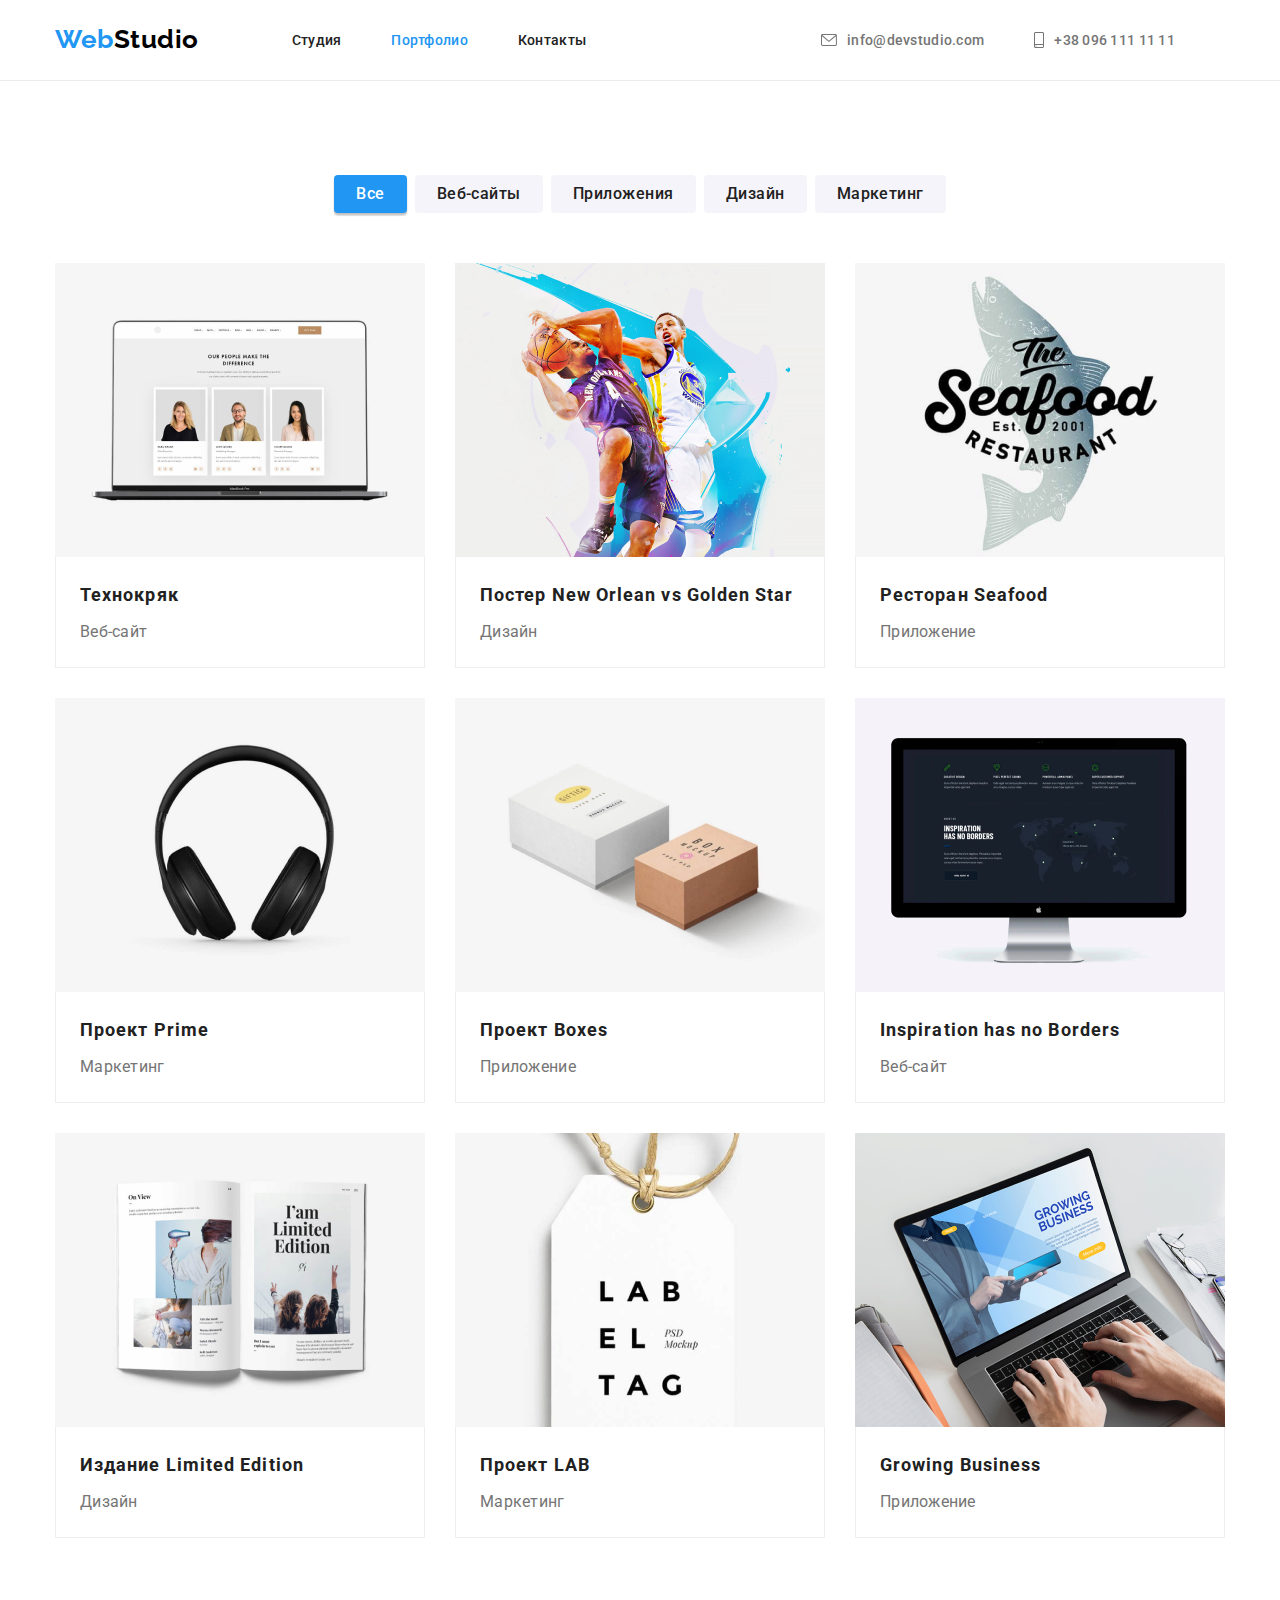
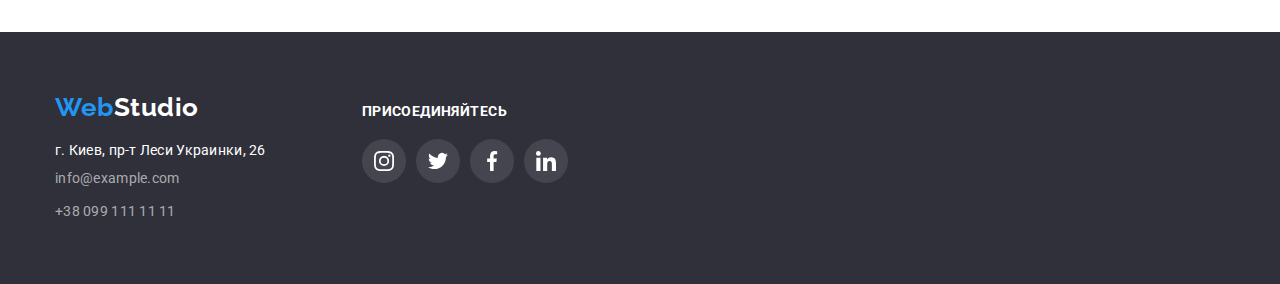
==== commit df26c405: "Исправил замечания ментора" ====
--- a/portfolio.html
+++ b/portfolio.html
@@ -82,7 +82,11 @@
             <li class="item project-card">
               <a class="link project-link" href="#"
                 ><div class="card-thumb">
-                  <img src="./images/proj1.jpg" alt="дизайн сайта" />
+                  <img
+                    src="./images/proj1.jpg"
+                    alt="дизайн сайта"
+                    width="370"
+                  />
                 </div>
                 <div class="project-card-content">
                   <h2 class="title">Технокряк</h2>
@@ -93,7 +97,11 @@
             <li class="item project-card">
               <a class="link project-link" href="#"
                 ><div class="card-thumb">
-                  <img src="./images/proj2.jpg" alt="дизайн постера" />
+                  <img
+                    src="./images/proj2.jpg"
+                    alt="дизайн постера"
+                    width="370"
+                  />
                 </div>
                 <div class="project-card-content">
                   <h2 class="title">Постер New Orlean vs Golden Star</h2>
@@ -119,7 +127,7 @@
             <li class="item project-card">
               <a class="link project-link" href="#"
                 ><div class="card-thumb">
-                  <img src="./images/proj4.jpg" alt="наушники" />
+                  <img src="./images/proj4.jpg" alt="наушники" width="370" />
                 </div>
                 <div class="project-card-content">
                   <h2 class="title">Проект Prime</h2>
@@ -145,7 +153,7 @@
             <li class="item project-card">
               <a class="link project-link" href="#"
                 ><div class="card-thumb">
-                  <img src="./images/proj6.jpg" alt="монитор" />
+                  <img src="./images/proj6.jpg" alt="монитор" width="370" />
                 </div>
                 <div class="project-card-content">
                   <h2 class="title">Inspiration has no Borders</h2>
@@ -156,7 +164,11 @@
             <li class="item project-card">
               <a class="link project-link" href="#"
                 ><div class="card-thumb">
-                  <img src="./images/proj7.jpg" alt="открытый журнал" />
+                  <img
+                    src="./images/proj7.jpg"
+                    alt="открытый журнал"
+                    width="370"
+                  />
                 </div>
                 <div class="project-card-content">
                   <h2 class="title">Издание Limited Edition</h2>
@@ -167,7 +179,7 @@
             <li class="item project-card">
               <a class="link project-link" href="#"
                 ><div class="card-thumb">
-                  <img src="./images/proj8.jpg" alt="бирка" />
+                  <img src="./images/proj8.jpg" alt="бирка" width="370" />
                 </div>
                 <div class="project-card-content">
                   <h2 class="title">Проект LAB</h2>
@@ -178,7 +190,7 @@
             <li class="item project-card">
               <a class="link project-link" href="#"
                 ><div class="card-thumb">
-                  <img src="./images/proj9.jpg" alt="ноутбук" />
+                  <img src="./images/proj9.jpg" alt="ноутбук" width="370" />
                 </div>
                 <div class="project-card-content">
                   <h2 class="title">Growing Business</h2>
--- a/css/styles.css
+++ b/css/styles.css
@@ -15,6 +15,7 @@
   --text-muted-color: #757575;
 
   --accent-color: #2196f3;
+  --accent-color-btn-order: #188ce8;
 
   --icon-color: #afb1b8;
 
@@ -86,11 +87,21 @@
   line-height: 1.17;
 }
 
-/* скрытые заголовки сайта */
-/* ! временный костыль */
+/* скрытые элементы сайта */
+.visually-hidden,
 .hidden-title {
-  font-size: 0;
-  line-height: 0;
+  position: absolute;
+  width: 1px;
+  height: 1px;
+  margin: -1px;
+  border: 0;
+  padding: 0;
+  outline: 0;
+  outline-offset: 0;
+  white-space: nowrap;
+  clip-path: inset(100%);
+  clip: rect(0 0 0 0);
+  overflow: hidden;
 }
 
 /* общий стиль для параграфов */
@@ -111,19 +122,16 @@
 .card-list {
   display: flex;
   flex-wrap: wrap;
-  margin-right: calc(-1 * var(--gap));
-  margin-bottom: calc(-1 * var(--gap));
 }
 
 /* интервал между элементами в сетке */
-.card-list > .item {
+.card-list > .item:not(:last-child) {
   margin-right: var(--gap);
-  margin-bottom: var(--gap);
 }
 
 /* убрал нижний зазор во всех сприсках с картинками */
 .card-thumb > img {
-  min-width: 100%;
+  max-width: 100%;
   display: block;
 }
 
@@ -132,21 +140,22 @@
 .social-link {
   width: 44px;
   height: 44px;
-  padding: 12px;
-  display: flex;
-  align-items: baseline;
+  display: flex;
+  justify-content: center;
+  align-items: center;
   border-radius: 50%;
 }
 
 /* общий контейнер для всех разделов и секций */
 .container {
+  width: var(--max-width-container);
   padding: 0 15px;
+  margin: 0 auto;
 }
 
 /* секции */
 .section {
-  max-width: var(--max-width-site);
-  padding: 94px 200px;
+  padding: 94px 0;
   margin: 0 auto;
 }
 
@@ -233,6 +242,7 @@
 
 .footer-box {
   display: flex;
+  align-items: baseline;
   color: var(--text-light-color);
 }
 
@@ -321,6 +331,7 @@
 /* index.html */
 /* герой */
 .hero-section {
+  max-width: var(--max-width-site);
   padding-top: 200px;
   padding-bottom: 200px;
   background-color: var(--background-secondary-color);
@@ -352,26 +363,35 @@
 }
 
 /* кнопка перехода к заказу в секции hero */
-.hero-box .btn {
+.order-btn {
   padding: 10px 32px;
   flex-wrap: nowrap;
   font-weight: var(--font-weight-bold);
   font-size: 16px;
   line-height: 1.875;
   letter-spacing: 0.06em;
+  box-shadow: 0px 4px 4px rgba(0, 0, 0, 0.15);
+}
+
+.order-btn:hover,
+.order-btn:focus {
+  outline: auto;
+  outline-color: var(--accent-color-btn-order);
+  background: var(--accent-color-btn-order);
 }
 
 /* сетка особенностей */
 .features-list > .item {
-  flex-basis: calc((100% - 4 * var(--gap)) / 4);
+  flex-basis: calc((100% - 3 * var(--gap)) / 4);
 }
 
 /* декорация над элементом особенностей */
 .features-icon-box {
-  min-width: 270px;
-  padding: 25px 0;
+  width: 270px;
+  height: 120px;
   display: flex;
   justify-content: center;
+  align-items: center;
   margin-bottom: var(--gap);
   border-radius: var(--border-radius);
   background-color: var(--backgrount-third-color);
@@ -393,16 +413,15 @@
   color: var(--text-muted-color);
 }
 
+/* секция Чем мы занимаемся */
+.doing-box {
+  padding-top: 0;
+}
+
 /* фото примеров */
 .doing-list {
   display: flex;
   flex-wrap: wrap;
-}
-
-.doing-list > .item {
-  flex-basis: calc((100% - 3 * var(--gap)) / 3);
-  margin-right: var(--gap);
-  margin-bottom: var(--gap);
 }
 
 /* Секция наша команда */
@@ -412,7 +431,6 @@
 
 /* карточка сотрудника команды */
 .team-card {
-  flex-basis: calc((100% - 4 * var(--gap)) / 4);
   background-color: var(--background-prime-color);
   box-shadow: var(--card-team-shawow);
   border-bottom-left-radius: var(--border-radius);
@@ -467,9 +485,11 @@
 
 /* ссылка на клиента */
 .client-link {
-  padding: 16px 30px;
+  width: 170px;
+  height: 92px;
   display: flex;
   justify-content: center;
+  align-items: center;
   color: var(--icon-color);
   border-radius: var(--border-radius);
   border: 1px solid var(--icon-color);
@@ -477,6 +497,7 @@
 
 /* иконка логотипа клиента */
 .icon-client {
+  max-width: 100%;
   fill: currentColor;
 }
 
@@ -509,11 +530,15 @@
 
 /* список проектов*/
 .project-list {
+  margin-right: calc(-1 * var(--gap));
+  margin-bottom: calc(-1 * var(--gap));
   background-color: var(--background-prime-color);
 }
 
 /* сетка с карточками проектов */
 .project-card {
+  margin-right: var(--gap);
+  margin-bottom: var(--gap);
   flex-basis: calc((100% - 3 * var(--gap)) / 3);
 }
 
